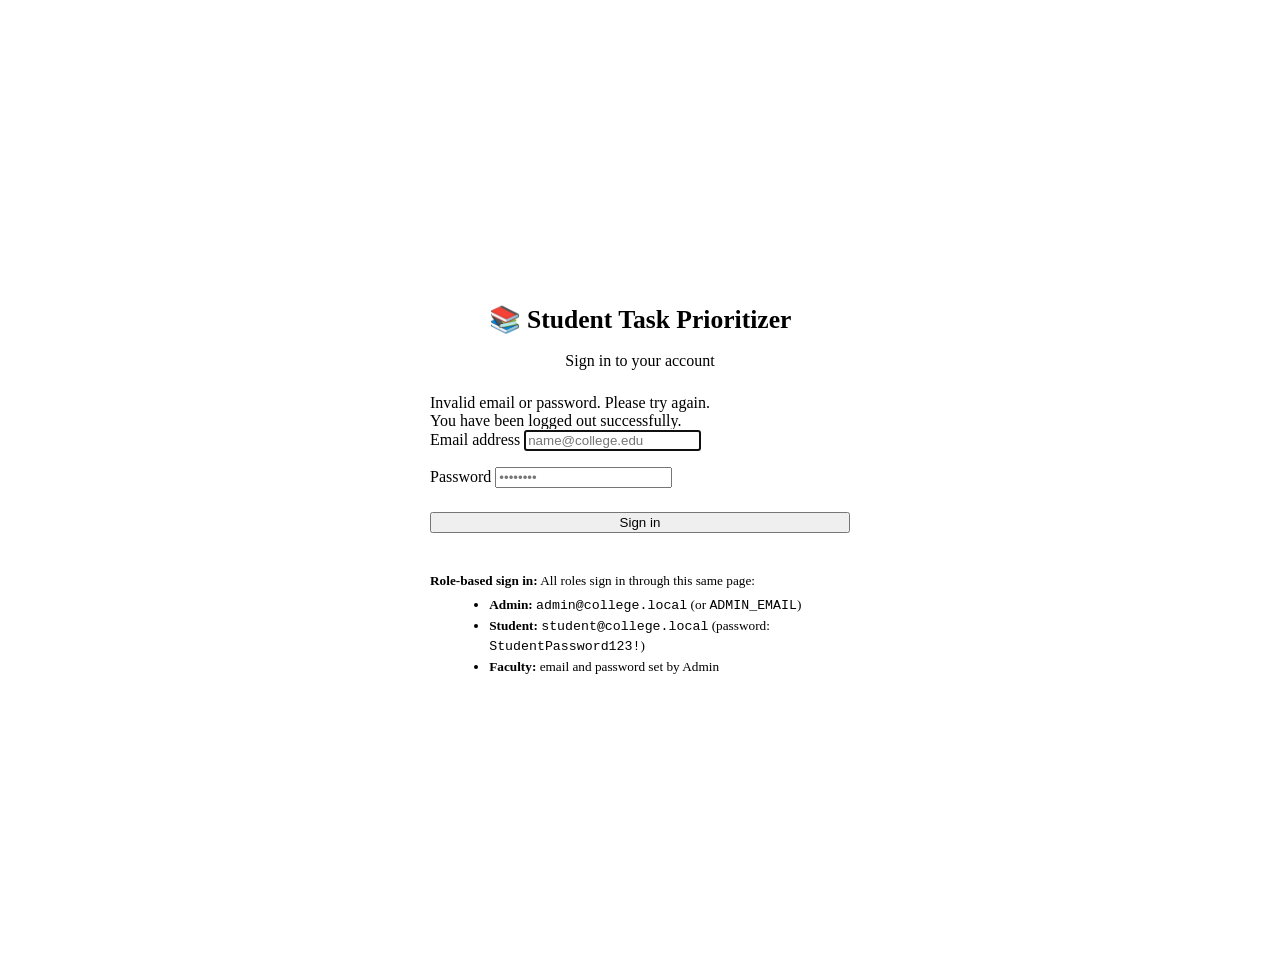
==== src/main/resources/templates/login.html @ 24941d2d "Update student task prioritizer with major improvements" ====
<!DOCTYPE html>
<html lang="en" xmlns:th="http://www.thymeleaf.org">
<head>
    <meta charset="UTF-8">
    <meta name="viewport" content="width=device-width, initial-scale=1.0">
    <title>Sign In — Student Task Prioritizer</title>
    <link rel="stylesheet" th:href="@{/style.css}" href="/style.css">
    <style>
        .login-shell {
            min-height: 100vh;
            display: flex;
            align-items: center;
            justify-content: center;
            padding: 1.5rem;
        }
        .login-card {
            width: 100%;
            max-width: 420px;
        }
        .login-header {
            text-align: center;
            margin-bottom: 1.5rem;
        }
        .login-header h1 {
            font-size: 1.6rem;
            font-weight: 700;
        }
    </style>
</head>
<body>

<div class="login-shell">
    <div class="card login-card">
        <div class="login-header">
            <h1>📚 Student Task Prioritizer</h1>
            <p class="subtitle">Sign in to your account</p>
        </div>

        <div th:if="${param.error}" class="alert alert-error">
            Invalid email or password. Please try again.
        </div>
        <div th:if="${param.logout}" class="alert alert-success">
            You have been logged out successfully.
        </div>

        <form th:action="@{/login}" method="post">
            <div class="form-group" style="margin-bottom: 1rem;">
                <label for="username">Email address</label>
                <input type="email" id="username" name="username" placeholder="name@college.edu" required autofocus>
            </div>

            <div class="form-group" style="margin-bottom: 1.5rem;">
                <label for="password">Password</label>
                <input type="password" id="password" name="password" placeholder="••••••••" required>
            </div>

            <button type="submit" class="btn btn-primary" style="width: 100%;">Sign in</button>
        </form>

        <div style="margin-top: 1.5rem; padding-top: 1rem; border-top: 1px solid var(--border); font-size: .83rem; color: var(--text-muted);">
            <strong>Role-based sign in:</strong> All roles sign in through this same page:
            <ul style="margin: .35rem 0 0 1.2rem; line-height: 1.5;">
                <li><strong>Admin:</strong> <code>admin@college.local</code> (or <code>ADMIN_EMAIL</code>)</li>
                <li><strong>Student:</strong> <code>student@college.local</code> (password: <code>StudentPassword123!</code>)</li>
                <li><strong>Faculty:</strong> email and password set by Admin</li>
            </ul>
        </div>
    </div>
</div>

</body>
</html>
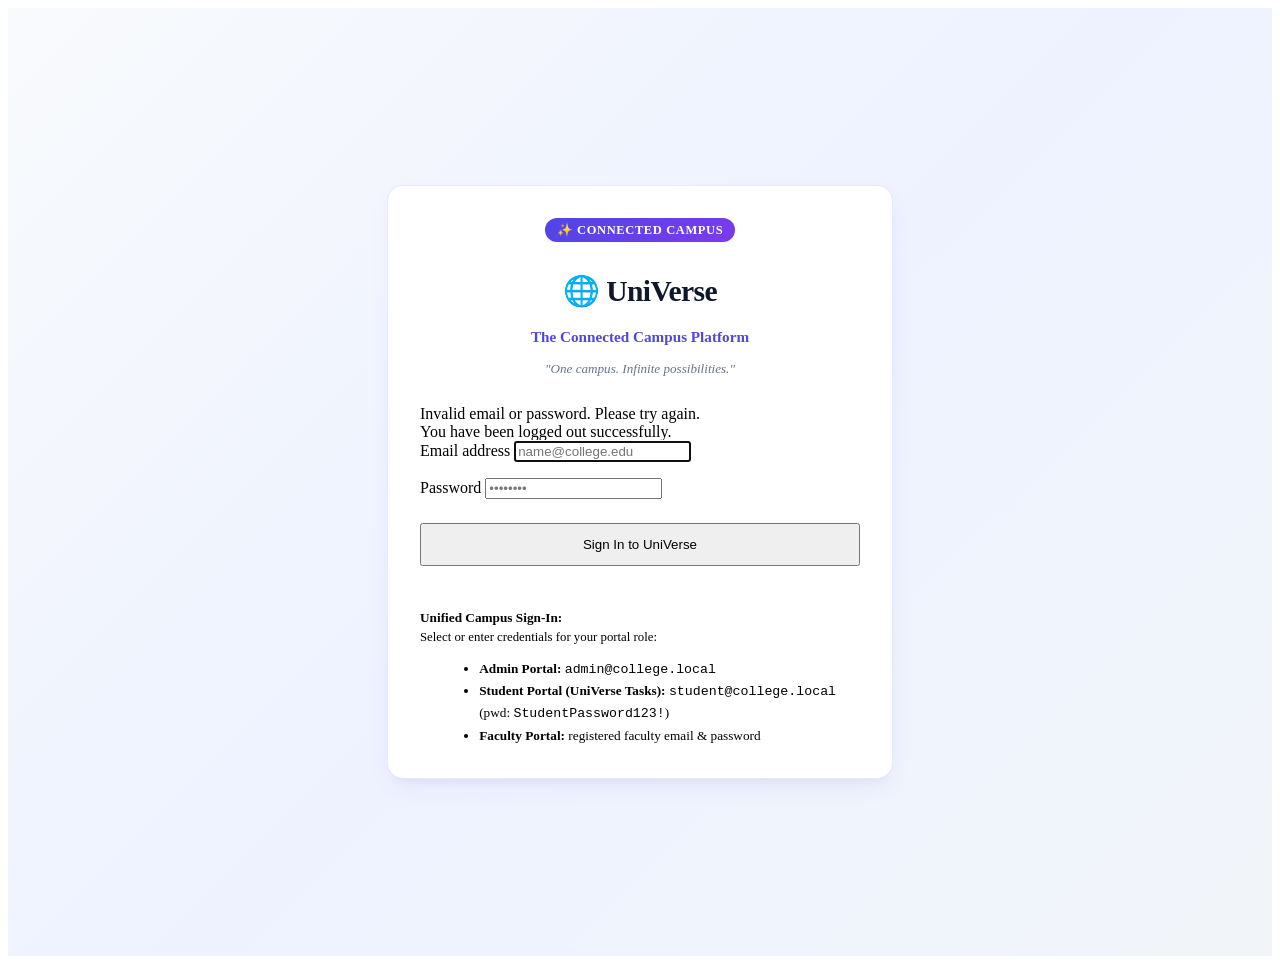
==== commit b44a3a64: "Expand Student Task Prioritizer into UniVerse platform" ====
--- a/src/main/resources/templates/login.html
+++ b/src/main/resources/templates/login.html
@@ -3,7 +3,7 @@
 <head>
     <meta charset="UTF-8">
     <meta name="viewport" content="width=device-width, initial-scale=1.0">
-    <title>Sign In — Student Task Prioritizer</title>
+    <title>Sign In — UniVerse</title>
     <link rel="stylesheet" th:href="@{/style.css}" href="/style.css">
     <style>
         .login-shell {
@@ -12,18 +12,56 @@
             align-items: center;
             justify-content: center;
             padding: 1.5rem;
+            background: linear-gradient(135deg, #f8fafc 0%, #eef2ff 50%, #f1f5f9 100%);
         }
         .login-card {
             width: 100%;
-            max-width: 420px;
+            max-width: 440px;
+            border: 1px solid rgba(79, 70, 229, 0.12);
+            box-shadow: 0 10px 25px -5px rgba(79, 70, 229, 0.08), 0 8px 10px -6px rgba(0, 0, 0, 0.04);
+            border-radius: 16px;
+            padding: 2rem;
+            background: #ffffff;
         }
         .login-header {
             text-align: center;
-            margin-bottom: 1.5rem;
+            margin-bottom: 1.75rem;
+        }
+        .login-brand-badge {
+            display: inline-flex;
+            align-items: center;
+            gap: 0.4rem;
+            background: linear-gradient(135deg, #4f46e5, #7c3aed);
+            color: #ffffff;
+            font-size: 0.78rem;
+            font-weight: 700;
+            padding: 0.25rem 0.75rem;
+            border-radius: 9999px;
+            letter-spacing: 0.05em;
+            text-transform: uppercase;
+            margin-bottom: 0.75rem;
         }
         .login-header h1 {
-            font-size: 1.6rem;
-            font-weight: 700;
+            font-size: 1.85rem;
+            font-weight: 800;
+            color: #0f172a;
+            letter-spacing: -0.02em;
+            display: flex;
+            align-items: center;
+            justify-content: center;
+            gap: 0.5rem;
+        }
+        .login-header .tagline {
+            color: #4f46e5;
+            font-weight: 600;
+            font-size: 0.95rem;
+            margin-top: 0.25rem;
+        }
+        .login-header .motto {
+            color: #64748b;
+            font-size: 0.82rem;
+            margin-top: 0.15rem;
+            font-style: italic;
         }
     </style>
 </head>
@@ -32,8 +70,10 @@
 <div class="login-shell">
     <div class="card login-card">
         <div class="login-header">
-            <h1>📚 Student Task Prioritizer</h1>
-            <p class="subtitle">Sign in to your account</p>
+            <div class="login-brand-badge">✨ Connected Campus</div>
+            <h1>🌐 UniVerse</h1>
+            <p class="tagline">The Connected Campus Platform</p>
+            <p class="motto">"One campus. Infinite possibilities."</p>
         </div>
 
         <div th:if="${param.error}" class="alert alert-error">
@@ -54,15 +94,16 @@
                 <input type="password" id="password" name="password" placeholder="••••••••" required>
             </div>
 
-            <button type="submit" class="btn btn-primary" style="width: 100%;">Sign in</button>
+            <button type="submit" class="btn btn-primary" style="width: 100%; padding: 0.75rem;">Sign In to UniVerse</button>
         </form>
 
-        <div style="margin-top: 1.5rem; padding-top: 1rem; border-top: 1px solid var(--border); font-size: .83rem; color: var(--text-muted);">
-            <strong>Role-based sign in:</strong> All roles sign in through this same page:
-            <ul style="margin: .35rem 0 0 1.2rem; line-height: 1.5;">
-                <li><strong>Admin:</strong> <code>admin@college.local</code> (or <code>ADMIN_EMAIL</code>)</li>
-                <li><strong>Student:</strong> <code>student@college.local</code> (password: <code>StudentPassword123!</code>)</li>
-                <li><strong>Faculty:</strong> email and password set by Admin</li>
+        <div style="margin-top: 1.5rem; padding-top: 1.25rem; border-top: 1px solid var(--border); font-size: .83rem; color: var(--text-muted);">
+            <strong style="color: var(--text);">Unified Campus Sign-In:</strong>
+            <p style="margin-top: 0.25rem; font-size: 0.8rem;">Select or enter credentials for your portal role:</p>
+            <ul style="margin: .4rem 0 0 1.2rem; line-height: 1.6;">
+                <li><strong>Admin Portal:</strong> <code>admin@college.local</code></li>
+                <li><strong>Student Portal (UniVerse Tasks):</strong> <code>student@college.local</code> (pwd: <code>StudentPassword123!</code>)</li>
+                <li><strong>Faculty Portal:</strong> registered faculty email &amp; password</li>
             </ul>
         </div>
     </div>
